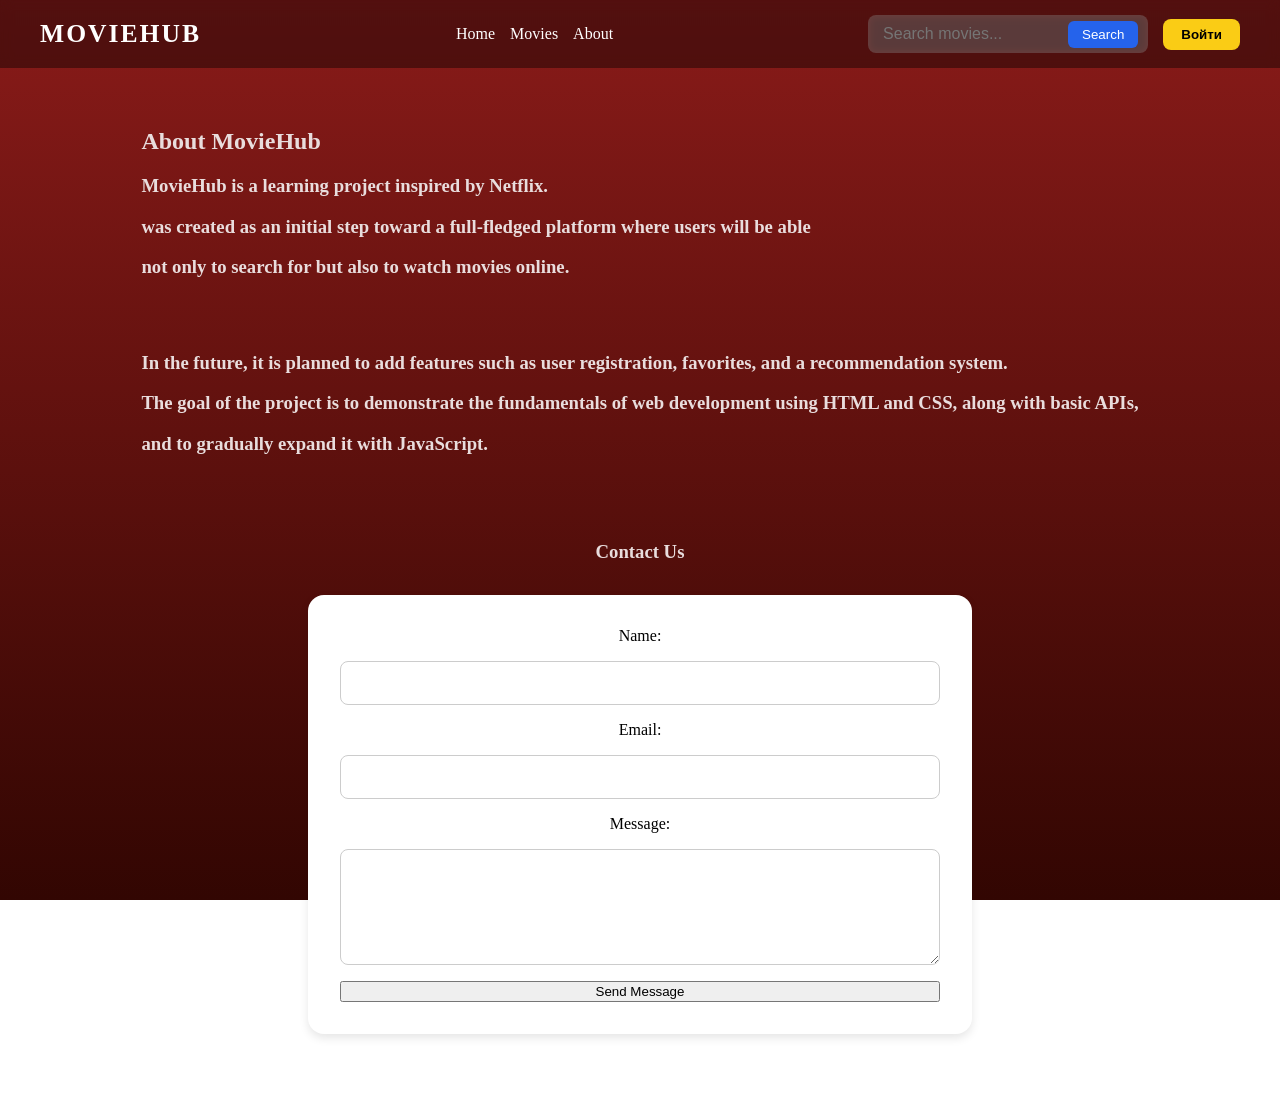
==== about.html @ c89990a1 "first commit" ====
<!DOCTYPE html>
<html lang="en">
<head>
  <meta charset="UTF-8">
  <meta name="viewport" content="width=device-width, initial-scale=1.0">
  <title>About - MovieHub</title>
  <style>
    body {
    min-height: 100vh;
    margin: 0; 
    background: linear-gradient( #8a1b19, #320602);
    background-attachment: fixed; 
    background-repeat: no-repeat;
    background-size: cover;
    display: flex;
    justify-content: center; 
    align-items: center;  
  }
  main{
    color:rgb(233, 221, 221);
  }
  nav {
    display: flex;
    align-items: center;
    justify-content: space-between;
    padding: 15px 40px;
    background: rgba(0, 0, 0, 0.4);
    backdrop-filter: blur(6px);
    position: fixed;
    top: 0;
    left: 0;
    right: 0;
    z-index: 10;
  }

  /* Логотип */
  .logo {
    font-size: 1.6rem;
    font-weight: bold;
    color: #ffffff;
    text-transform: uppercase;
    letter-spacing: 2px;
  }

  /* Ссылки */
  .nav-links {
    display: flex;
    gap: 15px;
  }

  .nav-links a {
    text-decoration: none;
    color: #fff;
    font-weight: 500;
    transition: color 0.3s;
  }

  .nav-links a:hover {
    color: #ffd700;
  }
.nav-right {
  display: flex;
  align-items: center;
  gap: 15px;
}


.search-box {
  display: flex;
  align-items: center;
  background: rgba(255, 255, 255, 0.2);
  border-radius: 8px;
  padding: 5px 10px;
  backdrop-filter: blur(4px);
}

.search-box input {
  border: none;
  background: transparent;
  color: #fff;
  outline: none;
  font-size: 1rem;
  padding: 5px;
  width: 180px;
}

.search-box button {
  background: #2563eb;
  border: none;
  color: #fff;
  padding: 6px 14px;
  border-radius: 6px;
  cursor: pointer;
  transition: background 0.3s;
}

.search-box button:hover {
  background: #1d4ed8;
}


.login-btn {
  background: #facc15;
  border: none;
  color: #000;
  font-weight: bold;
  padding: 8px 18px;
  border-radius: 8px;
  cursor: pointer;
  transition: all 0.3s;
}

.login-btn:hover {
  background: #eab308;
  transform: translateY(-2px);
}

.contact {
    padding: 3rem 2rem;
    text-align: center;
}

.contact-form {
    max-width: 600px;
    margin: 2rem auto;
    display: flex;
    flex-direction: column;
    gap: 1rem;
    background: white;
    padding: 2rem;
    border-radius: 1rem;
    box-shadow: 0 4px 10px rgba(0,0,0,0.1);
    color:#000;
}

.contact-form input,
.contact-form textarea {
    padding: 0.75rem;
    border: 1px solid #ccc;
    border-radius: 0.5rem;
    font-size: 1rem;
}

  </style>
</head>
<body>
  
  <nav>
    <div class="logo">MovieHub</div>
    <div class="nav-links">
      <a href="index.html">Home</a>
      <a href="Movies.html">Movies</a>
      <a href="about.html">About</a>
    </div>
      <div class="nav-right">
        <div class="search-box">
          <input type="text" placeholder="Search movies...">
          <button>Search</button>
        </div>
  
        <button class="login-btn"  onclick="window.location.href='register.html'">Войти</button>
      </div>
  </nav>
  <main>
    <section class="about-section">
      
      <br></br>
      <br></br>
      <br></br>
        <h1>About MovieHub</h1>
        <h3><p>
          MovieHub is a learning project inspired by Netflix.  </p>
          <p> was created as an initial step toward a full-fledged platform where users will be able</p>
          <p>not only to search for but also to watch movies online.
        </p></h3>
        <br></br>
        <h3><p> In the future, it is planned to add features such as user registration, favorites, and a recommendation system.</p>
        <p> The goal of the project is to demonstrate the fundamentals of web development using HTML and CSS, along with basic APIs,</p> 
        <p> and to gradually expand it with JavaScript.</p></h3>
         
        
        <main>
          <section class="contact">
              <h1>Contact Us</h1>
  
              <form class="contact-form" action="#" method="post">
                  <label for="name">Name:</label>
                  <input type="text" id="name" name="name" required>
  
                  <label for="email">Email:</label>
                  <input type="email" id="email" name="email" required>
  
                  <label for="message">Message:</label>
                  <textarea id="message" name="message" rows="5" required></textarea>
  
                  <button type="submit" class="btn">Send Message</button>
              </form>
          </section>
      </main>
      
</main>
</body>
</html>
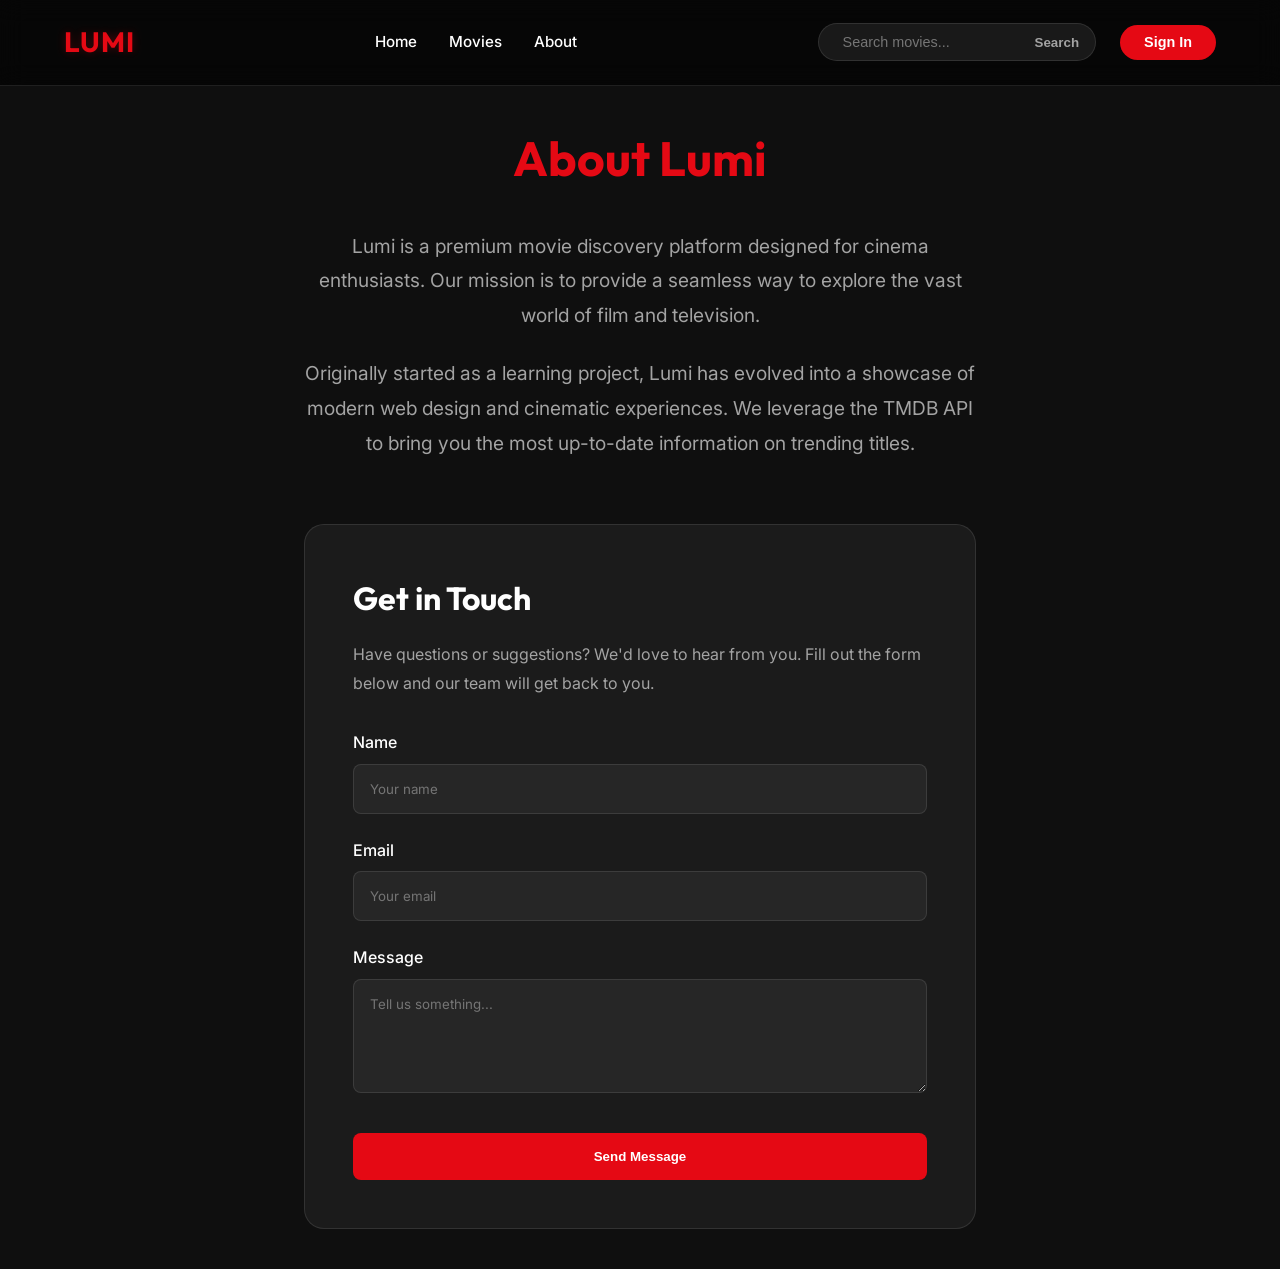
==== commit 7b8a3298: "upgrade the project" ====
--- a/about.html
+++ b/about.html
@@ -1,203 +1,147 @@
 <!DOCTYPE html>
 <html lang="en">
+
 <head>
   <meta charset="UTF-8">
   <meta name="viewport" content="width=device-width, initial-scale=1.0">
-  <title>About - MovieHub</title>
+  <title>About | Lumi</title>
+  <link rel="stylesheet" href="style.css">
   <style>
-    body {
-    min-height: 100vh;
-    margin: 0; 
-    background: linear-gradient( #8a1b19, #320602);
-    background-attachment: fixed; 
-    background-repeat: no-repeat;
-    background-size: cover;
-    display: flex;
-    justify-content: center; 
-    align-items: center;  
-  }
-  main{
-    color:rgb(233, 221, 221);
-  }
-  nav {
-    display: flex;
-    align-items: center;
-    justify-content: space-between;
-    padding: 15px 40px;
-    background: rgba(0, 0, 0, 0.4);
-    backdrop-filter: blur(6px);
-    position: fixed;
-    top: 0;
-    left: 0;
-    right: 0;
-    z-index: 10;
-  }
+    .about-container {
+      max-width: 800px;
+      margin: 120px auto 40px;
+      padding: 0 5%;
+      text-align: center;
+    }
 
-  /* Логотип */
-  .logo {
-    font-size: 1.6rem;
-    font-weight: bold;
-    color: #ffffff;
-    text-transform: uppercase;
-    letter-spacing: 2px;
-  }
+    .about-container h1 {
+      font-size: 3rem;
+      margin-bottom: 2rem;
+      color: var(--primary);
+    }
 
-  /* Ссылки */
-  .nav-links {
-    display: flex;
-    gap: 15px;
-  }
+    .about-container p {
+      font-size: 1.2rem;
+      color: var(--text-dim);
+      margin-bottom: 1.5rem;
+      line-height: 1.8;
+    }
 
-  .nav-links a {
-    text-decoration: none;
-    color: #fff;
-    font-weight: 500;
-    transition: color 0.3s;
-  }
+    .contact-section {
+      background: var(--bg-card);
+      border: 1px solid var(--glass-border);
+      border-radius: 20px;
+      padding: 3rem;
+      margin-top: 4rem;
+      text-align: left;
+    }
 
-  .nav-links a:hover {
-    color: #ffd700;
-  }
-.nav-right {
-  display: flex;
-  align-items: center;
-  gap: 15px;
-}
+    .contact-form {
+      display: flex;
+      flex-direction: column;
+      gap: 1.5rem;
+      margin-top: 2rem;
+    }
 
+    .form-group {
+      display: flex;
+      flex-direction: column;
+      gap: 0.5rem;
+    }
 
-.search-box {
-  display: flex;
-  align-items: center;
-  background: rgba(255, 255, 255, 0.2);
-  border-radius: 8px;
-  padding: 5px 10px;
-  backdrop-filter: blur(4px);
-}
+    .form-group label {
+      font-weight: 500;
+      color: var(--text-main);
+    }
 
-.search-box input {
-  border: none;
-  background: transparent;
-  color: #fff;
-  outline: none;
-  font-size: 1rem;
-  padding: 5px;
-  width: 180px;
-}
+    .form-group input,
+    .form-group textarea {
+      background: rgba(255, 255, 255, 0.05);
+      border: 1px solid var(--glass-border);
+      border-radius: 8px;
+      padding: 1rem;
+      color: white;
+      font-family: inherit;
+      transition: var(--transition);
+    }
 
-.search-box button {
-  background: #2563eb;
-  border: none;
-  color: #fff;
-  padding: 6px 14px;
-  border-radius: 6px;
-  cursor: pointer;
-  transition: background 0.3s;
-}
+    .form-group input:focus,
+    .form-group textarea:focus {
+      outline: none;
+      border-color: var(--primary);
+      background: rgba(255, 255, 255, 0.08);
+    }
 
-.search-box button:hover {
-  background: #1d4ed8;
-}
+    .submit-btn {
+      background: var(--primary);
+      color: white;
+      border: none;
+      padding: 1rem;
+      border-radius: 8px;
+      font-weight: 600;
+      cursor: pointer;
+      transition: var(--transition);
+      margin-top: 1rem;
+    }
 
-
-.login-btn {
-  background: #facc15;
-  border: none;
-  color: #000;
-  font-weight: bold;
-  padding: 8px 18px;
-  border-radius: 8px;
-  cursor: pointer;
-  transition: all 0.3s;
-}
-
-.login-btn:hover {
-  background: #eab308;
-  transform: translateY(-2px);
-}
-
-.contact {
-    padding: 3rem 2rem;
-    text-align: center;
-}
-
-.contact-form {
-    max-width: 600px;
-    margin: 2rem auto;
-    display: flex;
-    flex-direction: column;
-    gap: 1rem;
-    background: white;
-    padding: 2rem;
-    border-radius: 1rem;
-    box-shadow: 0 4px 10px rgba(0,0,0,0.1);
-    color:#000;
-}
-
-.contact-form input,
-.contact-form textarea {
-    padding: 0.75rem;
-    border: 1px solid #ccc;
-    border-radius: 0.5rem;
-    font-size: 1rem;
-}
-
+    .submit-btn:hover {
+      background: var(--primary-hover);
+      transform: translateY(-2px);
+    }
   </style>
 </head>
+
 <body>
-  
   <nav>
-    <div class="logo">MovieHub</div>
+    <div class="logo">Lumi</div>
     <div class="nav-links">
       <a href="index.html">Home</a>
       <a href="Movies.html">Movies</a>
       <a href="about.html">About</a>
     </div>
-      <div class="nav-right">
-        <div class="search-box">
-          <input type="text" placeholder="Search movies...">
-          <button>Search</button>
+    <div class="nav-right">
+      <div class="search-box">
+        <input type="text" placeholder="Search movies...">
+        <button>Search</button>
+      </div>
+      <button class="login-btn" onclick="window.location.href='register.html'">Sign In</button>
+    </div>
+  </nav>
+
+  <main class="about-container">
+    <section class="about-hero">
+      <h1>About Lumi</h1>
+      <p>Lumi is a premium movie discovery platform designed for cinema enthusiasts. Our mission is to provide a
+        seamless way to explore the vast world of film and television.</p>
+      <p>Originally started as a learning project, Lumi has evolved into a showcase of modern web design and
+        cinematic experiences. We leverage the TMDB API to bring you the most up-to-date information on trending titles.
+      </p>
+    </section>
+
+    <section class="contact-section">
+      <h2 style="font-size: 2rem; margin-bottom: 1rem;">Get in Touch</h2>
+      <p style="text-align: left; font-size: 1rem;">Have questions or suggestions? We'd love to hear from you. Fill out
+        the form below and our team will get back to you.</p>
+
+      <form class="contact-form">
+        <div class="form-group">
+          <label for="name">Name</label>
+          <input type="text" id="name" placeholder="Your name">
         </div>
-  
-        <button class="login-btn"  onclick="window.location.href='register.html'">Войти</button>
-      </div>
-  </nav>
-  <main>
-    <section class="about-section">
-      
-      <br></br>
-      <br></br>
-      <br></br>
-        <h1>About MovieHub</h1>
-        <h3><p>
-          MovieHub is a learning project inspired by Netflix.  </p>
-          <p> was created as an initial step toward a full-fledged platform where users will be able</p>
-          <p>not only to search for but also to watch movies online.
-        </p></h3>
-        <br></br>
-        <h3><p> In the future, it is planned to add features such as user registration, favorites, and a recommendation system.</p>
-        <p> The goal of the project is to demonstrate the fundamentals of web development using HTML and CSS, along with basic APIs,</p> 
-        <p> and to gradually expand it with JavaScript.</p></h3>
-         
-        
-        <main>
-          <section class="contact">
-              <h1>Contact Us</h1>
-  
-              <form class="contact-form" action="#" method="post">
-                  <label for="name">Name:</label>
-                  <input type="text" id="name" name="name" required>
-  
-                  <label for="email">Email:</label>
-                  <input type="email" id="email" name="email" required>
-  
-                  <label for="message">Message:</label>
-                  <textarea id="message" name="message" rows="5" required></textarea>
-  
-                  <button type="submit" class="btn">Send Message</button>
-              </form>
-          </section>
-      </main>
-      
-</main>
+        <div class="form-group">
+          <label for="email">Email</label>
+          <input type="email" id="email" placeholder="Your email">
+        </div>
+        <div class="form-group">
+          <label for="message">Message</label>
+          <textarea id="message" rows="5" placeholder="Tell us something..."></textarea>
+        </div>
+        <button type="submit" class="submit-btn">Send Message</button>
+      </form>
+    </section>
+  </main>
+
+  <script src="script.js"></script>
 </body>
-</html>
+
+</html>
--- a/style.css
+++ b/style.css
@@ -0,0 +1,416 @@
+@import url('https://fonts.googleapis.com/css2?family=Inter:wght@300;400;500;600;700&family=Outfit:wght@400;600;700&display=swap');
+
+:root {
+  --primary: #e50914;
+  /* Netflix red style */
+  --primary-hover: #b20710;
+  --bg-dark: #0f0f0f;
+  --bg-card: rgba(255, 255, 255, 0.05);
+  --bg-card-hover: rgba(255, 255, 255, 0.1);
+  --text-main: #ffffff;
+  --text-dim: #a3a3a3;
+  --accent: #facc15;
+  --glass: rgba(0, 0, 0, 0.6);
+  --glass-border: rgba(255, 255, 255, 0.1);
+  --blur: 12px;
+  --transition: all 0.3s cubic-bezier(0.4, 0, 0.2, 1);
+}
+
+* {
+  margin: 0;
+  padding: 0;
+  box-sizing: border-box;
+}
+
+body {
+  font-family: 'Inter', sans-serif;
+  background-color: var(--bg-dark);
+  color: var(--text-main);
+  line-height: 1.6;
+  overflow-x: hidden;
+  min-height: 100vh;
+}
+
+/* Typography styles */
+h1,
+h2,
+h3,
+.logo {
+  font-family: 'Outfit', sans-serif;
+}
+
+/* Navigation */
+nav {
+  display: flex;
+  align-items: center;
+  justify-content: space-between;
+  padding: 1.25rem 5%;
+  background: var(--glass);
+  backdrop-filter: blur(var(--blur));
+  -webkit-backdrop-filter: blur(var(--blur));
+  border-bottom: 1px solid var(--glass-border);
+  position: fixed;
+  top: 0;
+  left: 0;
+  right: 0;
+  z-index: 1000;
+  transition: var(--transition);
+}
+
+.logo {
+  font-size: 1.75rem;
+  font-weight: 700;
+  color: var(--primary);
+  text-transform: uppercase;
+  letter-spacing: 1px;
+  cursor: pointer;
+  text-shadow: 0 0 10px rgba(229, 9, 20, 0.3);
+}
+
+.nav-links {
+  display: flex;
+  gap: 2rem;
+}
+
+.nav-links a {
+  text-decoration: none;
+  color: var(--text-main);
+  font-weight: 500;
+  font-size: 0.95rem;
+  position: relative;
+  padding: 5px 0;
+  transition: var(--transition);
+}
+
+.nav-links a::after {
+  content: '';
+  position: absolute;
+  bottom: 0;
+  left: 0;
+  width: 0;
+  height: 2px;
+  background-color: var(--primary);
+  transition: var(--transition);
+}
+
+.nav-links a:hover {
+  color: var(--primary);
+}
+
+.nav-links a:hover::after {
+  width: 100%;
+}
+
+.nav-right {
+  display: flex;
+  align-items: center;
+  gap: 1.5rem;
+}
+
+/* Search Bar */
+.search-box {
+  display: flex;
+  align-items: center;
+  background: rgba(255, 255, 255, 0.08);
+  border: 1px solid var(--glass-border);
+  border-radius: 50px;
+  padding: 6px 16px;
+  transition: var(--transition);
+}
+
+.search-box:focus-within {
+  background: rgba(255, 255, 255, 0.12);
+  border-color: var(--primary);
+  box-shadow: 0 0 0 3px rgba(229, 9, 20, 0.2);
+}
+
+.search-box input {
+  border: none;
+  background: transparent;
+  color: #fff;
+  outline: none;
+  font-size: 0.9rem;
+  padding: 4px 8px;
+  width: 200px;
+}
+
+.search-box button {
+  background: transparent;
+  border: none;
+  color: var(--text-dim);
+  cursor: pointer;
+  font-weight: 600;
+  transition: var(--transition);
+}
+
+.search-box button:hover {
+  color: var(--primary);
+}
+
+/* Buttons */
+.login-btn {
+  background: var(--primary);
+  color: #fff;
+  font-weight: 600;
+  padding: 0.6rem 1.5rem;
+  border-radius: 50px;
+  border: none;
+  cursor: pointer;
+  transition: var(--transition);
+  font-size: 0.9rem;
+}
+
+.login-btn:hover {
+  background: var(--primary-hover);
+  transform: translateY(-2px);
+  box-shadow: 0 4px 12px rgba(229, 9, 20, 0.4);
+}
+
+/* Movie Container & Cards */
+.movies {
+  display: grid;
+  grid-template-columns: repeat(auto-fill, minmax(220px, 1fr));
+  gap: 2rem;
+  padding: 120px 5% 40px;
+  max-width: 1400px;
+  margin: 0 auto;
+}
+
+.movie-card {
+  background: var(--bg-card);
+  border: 1px solid var(--glass-border);
+  border-radius: 12px;
+  overflow: hidden;
+  transition: var(--transition);
+  cursor: pointer;
+  position: relative;
+  display: flex;
+  flex-direction: column;
+}
+
+.movie-card:hover {
+  transform: translateY(-8px);
+  background: var(--bg-card-hover);
+  border-color: rgba(255, 255, 255, 0.2);
+  box-shadow: 0 12px 30px rgba(0, 0, 0, 0.5);
+}
+
+.movie-card img {
+  width: 100%;
+  aspect-ratio: 2/3;
+  object-fit: cover;
+  transition: var(--transition);
+}
+
+.movie-card:hover img {
+  filter: brightness(0.8);
+}
+
+.movie-card h3 {
+  padding: 1rem 1rem 0.5rem;
+  font-size: 1.1rem;
+  font-weight: 600;
+  white-space: nowrap;
+  overflow: hidden;
+  text-overflow: ellipsis;
+}
+
+.movie-card p {
+  padding: 0 1rem 1rem;
+  color: var(--accent);
+  font-weight: 500;
+  display: flex;
+  align-items: center;
+  gap: 4px;
+}
+
+/* Landing Section */
+.hero {
+  height: 80vh;
+  display: flex;
+  flex-direction: column;
+  justify-content: center;
+  align-items: center;
+  text-align: center;
+  padding: 0 5%;
+  background: linear-gradient(rgba(15, 15, 15, 0.4), var(--bg-dark)), url('1683747988_background-size1920x1080-4e1694a6-75aa-4c36-9d4d-7fb6a3102005-bc5318781aad7f5c8520.jpg');
+  background-size: cover;
+  background-position: center;
+  margin-bottom: 2rem;
+}
+
+.hero h1 {
+  font-size: clamp(2.5rem, 8vw, 4.5rem);
+  margin-bottom: 1rem;
+  font-weight: 800;
+  line-height: 1.1;
+  max-width: 900px;
+}
+
+.hero p {
+  font-size: 1.25rem;
+  color: var(--text-dim);
+  max-width: 600px;
+  margin-bottom: 2rem;
+}
+
+/* Responsive */
+@media (max-width: 768px) {
+  nav {
+    padding: 1rem 5%;
+  }
+
+  .nav-links {
+    display: none;
+    /* Add mobile menu later if needed */
+  }
+
+  .search-box input {
+    width: 120px;
+  }
+}
+
+/* Skeleton Loading */
+.skeleton {
+  background: linear-gradient(90deg, var(--bg-card) 25%, rgba(255, 255, 255, 0.1) 50%, var(--bg-card) 75%);
+  background-size: 200% 100%;
+  animation: loading 1.5s infinite;
+}
+
+@keyframes loading {
+  0% {
+    background-position: 200% 0;
+  }
+
+  100% {
+    background-position: -200% 0;
+  }
+}
+
+/* Modal Details */
+.modal-overlay {
+  position: fixed;
+  top: 0;
+  left: 0;
+  width: 100%;
+  height: 100%;
+  background: rgba(0, 0, 0, 0.9);
+  display: none;
+  justify-content: center;
+  align-items: center;
+  z-index: 2000;
+  backdrop-filter: blur(8px);
+}
+
+.modal-overlay.active {
+  display: flex;
+}
+
+.modal-content {
+  background: var(--bg-dark);
+  border: 1px solid var(--glass-border);
+  border-radius: 20px;
+  width: 90%;
+  max-width: 900px;
+  max-height: 90vh;
+  overflow-y: auto;
+  display: grid;
+  grid-template-columns: 1fr 2fr;
+  gap: 2rem;
+  padding: 3rem;
+  position: relative;
+  box-shadow: 0 20px 50px rgba(0, 0, 0, 0.8);
+  animation: modalIn 0.4s cubic-bezier(0.4, 0, 0.2, 1);
+}
+
+@keyframes modalIn {
+  from {
+    opacity: 0;
+    transform: translateY(20px);
+  }
+
+  to {
+    opacity: 1;
+    transform: translateY(0);
+  }
+}
+
+.modal-close {
+  position: absolute;
+  top: 1rem;
+  right: 1.5rem;
+  font-size: 2rem;
+  color: white;
+  cursor: pointer;
+  z-index: 10;
+  transition: var(--transition);
+}
+
+.modal-close:hover {
+  color: var(--primary);
+}
+
+.modal-poster {
+  width: 100%;
+  border-radius: 12px;
+  box-shadow: 0 10px 30px rgba(0, 0, 0, 0.5);
+}
+
+.modal-info h2 {
+  font-size: 2.5rem;
+  margin-bottom: 1rem;
+  color: var(--text-main);
+}
+
+.modal-info .meta {
+  display: flex;
+  flex-wrap: wrap;
+  gap: 1.5rem;
+  margin-bottom: 2rem;
+  color: var(--text-dim);
+  font-weight: 500;
+}
+
+.modal-info p {
+  font-size: 1.1rem;
+  line-height: 1.8;
+  color: var(--text-dim);
+}
+
+@media (max-width: 768px) {
+  .modal-content {
+    grid-template-columns: 1fr;
+    padding: 2rem;
+    width: 95%;
+  }
+
+  .modal-info h2 {
+    font-size: 1.75rem;
+  }
+}
+
+.hero-cta {
+  background: #9b080f;
+  /* Darker red */
+  border: none;
+  color: white;
+  font-family: 'Outfit', sans-serif;
+  font-size: 1rem;
+  font-weight: 600;
+  letter-spacing: 1px;
+  text-transform: uppercase;
+  padding: 0.9rem 2.2rem;
+  border-radius: 50px;
+  cursor: pointer;
+  transition: var(--transition);
+  text-align: center;
+  margin-top: 15vh;
+  box-shadow: 0 10px 20px rgba(0, 0, 0, 0.4);
+}
+
+.hero-cta:hover {
+  background: #7d060c;
+  /* Even darker red */
+  transform: translateY(-3px);
+  box-shadow: 0 15px 30px rgba(0, 0, 0, 0.5);
+}
